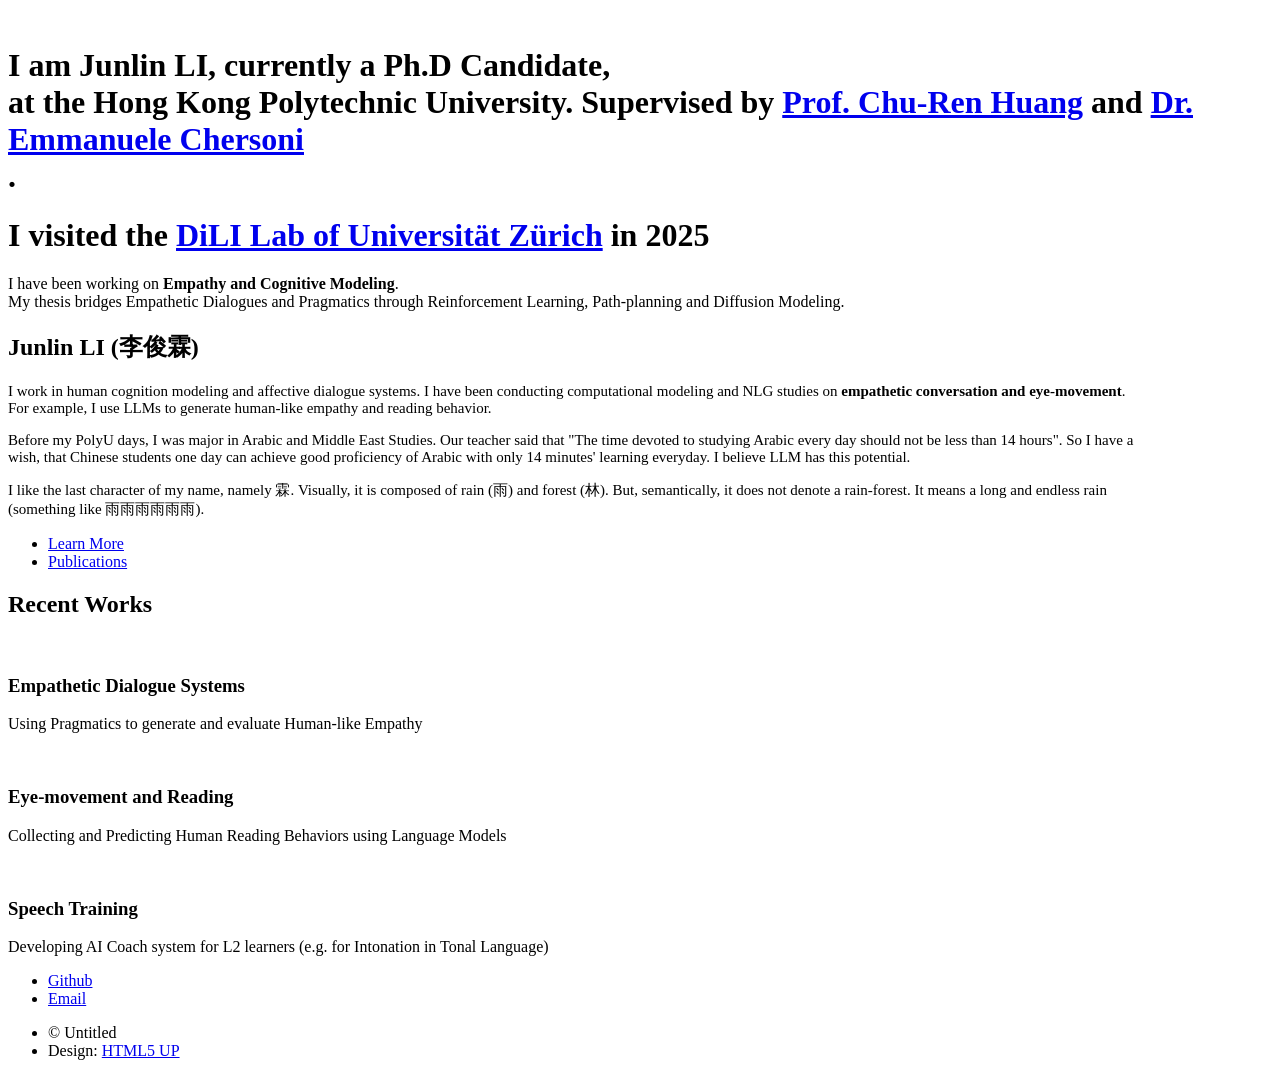
==== index.html @ d9474431 "Aug26" ====
<!DOCTYPE HTML>
<!--
	Strata by HTML5 UP
	html5up.net | @ajlkn
	Free for personal and commercial use under the CCA 3.0 license (html5up.net/license)
-->
<html>
	<head>
		<title>Strata by HTML5 UP</title>
		<meta charset="utf-8" />
		<meta name="viewport" content="width=device-width, initial-scale=1, user-scalable=no" />
		<link rel="stylesheet" href="assets/css/main.css" />
	<style>

        /* 模态框背景 */
        .modal {
            display: none;
            position: fixed;
            z-index: 1;
            left: 0;
            top: 0;
            width: 100%;
            height: 100%;
            background-color: rgba(0,0,0,0.5);
        }



        /* 模态框内容（简历样式） */
        .modal-content {
            background-color: white;
            margin: 5% auto;
            padding: 20px;
            border-radius: 10px;
            width: 800px;
            max-width: 90%;
            box-shadow: 0 5px 15px rgba(0,0,0,0.3);
            transform: scale(0.5);
            opacity: 0;
            transition: transform 0.3s ease-out, opacity 0.3s ease-out;
        }

        /* 显示动画 */
        .modal.show .modal-content {
            transform: scale(1);
            opacity: 1;
        }

	/* 内容区域，可滚动 */
	.resume-body {
		max-height: 600px;
		overflow-y: auto;
		width: 100%;
		padding-right: 10px;
	}
        /* 关闭按钮 */
        .close {
            float: right;
            font-size: 20px;
            cursor: pointer;
        }

		.modal h2 {
            margin-top: 0;
            text-align: center;
            border-bottom: 2px solid #007BFF;
            padding-bottom: 5px;
        }
        .modal h3 {
            margin-bottom: 5px;
            color: #007BFF;
        }
        .modal p {
            margin: 5px 0;
        }
        .modal hr {
            border: none;
            border-top: 1px solid #ddd;
            margin: 10px 0;
        }
		.aboutme {
			max-width: 90%;  /* 控制最大寬度 */
			width: 100%;       /* 讓它們在容器內自適應 */
			box-sizing: border-box; /* 包含 padding 計算寬度 */
			font-size: 15px;

		}
	</style>
	</head>
	<body class="is-preload">
		<!-- Header -->
			<header id="header">
				<div class="inner">
					<a href="#" class="image avatar"><img src="images/photo.jpg" alt="" /></a>
					<h1><strong>I am Junlin LI</strong>, currently a Ph.D Candidate,<br />
					at the Hong Kong Polytechnic University. Supervised by <a href="https://churenhuang.com/">Prof. Chu-Ren Huang</a> and <a href="https://research.polyu.edu.hk/en/persons/emmanuele-chersoni">Dr. Emmanuele Chersoni</a><br /></a>.</h1>

					<h1>I visited the <a href="https://www.cl.uzh.ch/en/research-groups/digital-linguistics/lab.html">DiLI Lab of Universität Zürich</a> in 2025</a></h1>
				</div>
				<div class="inner">
					I have been working on <strong>Empathy and Cognitive Modeling</strong>.<br />
					My thesis bridges Empathetic Dialogues and Pragmatics through Reinforcement Learning, Path-planning and Diffusion Modeling.
				</div>
			</header>

		<!-- Main -->
			<div id="main">

				<!-- One -->
					<section id="one">
						<header class="major">
							<h2>Junlin LI (李俊霖)</h2>
						</header>
						<p class="aboutme">I work in human cognition modeling and affective dialogue systems. I have been conducting computational modeling and NLG studies on <strong>empathetic conversation and eye-movement</strong>. For example, I use LLMs to generate human-like empathy and reading behavior.</p>
						<p class="aboutme">Before my PolyU days, I was major in Arabic and Middle East Studies. Our teacher said that "The time devoted to studying Arabic every day should not be less than 14 hours". So I have a wish, that Chinese students one day can achieve good proficiency of Arabic with only 14 minutes' learning everyday. I believe LLM has this potential.</p>
						<p class="aboutme">I like the last character of my name, namely 霖. Visually, it is composed of rain (雨) and forest (林). But, semantically, it does not denote a rain-forest. It means a long and endless rain (something like 雨雨雨雨雨雨).</p>
						
						<ul class="actions">
							<li><a href="#" class="button" id="readMeBtn">Learn More</a></li>

							<li><a href="#" class="button" id="pubBtn">Publications</a></li>

						</ul>
					</section>

				<!-- Two -->
					<section id="two">
						<h2>Recent Works</h2>
						<div class="row">
							<article class="col-6 col-12-xsmall work-item">
								<a href="works1.html" class="image fit thumb" data-poptrox="iframe,800x400"><img src="images/works/1.png" alt="" /></a>
								<h3>Empathetic Dialogue Systems</h3>
								<p>Using Pragmatics to generate and evaluate Human-like Empathy</p>
								
							</article>
							<article class="col-6 col-12-xsmall work-item">
								<a href="works2.html" class="image fit thumb" data-poptrox="iframe,800x400"><img src="images/works/2.png" alt="" /></a>
								<h3>Eye-movement and Reading</h3>
								<p>Collecting and Predicting Human Reading Behaviors using Language Models</p>
							</article>
							<article class="col-6 col-12-xsmall work-item">
								<a href="works3.html" class="image fit thumb" data-poptrox="iframe,800x400"><img src="images/works/3.png" alt="" /></a>
								<h3>Speech Training</h3>
								<p>Developing AI Coach system for L2 learners (e.g. for Intonation in Tonal Language)</p>
							</article>
							<!--...
							<article class="col-6 col-12-xsmall work-item">
								<a href="images/fulls/05.jpg" class="image fit thumb"><img src="images/thumbs/05.jpg" alt="" /></a>
								<h3>Nunc enim commodo aliquet</h3>
								<p>Lorem ipsum dolor sit amet nisl sed nullam feugiat.</p>
							</article>
							<article class="col-6 col-12-xsmall work-item">
								<a href="images/fulls/06.jpg" class="image fit thumb"><img src="images/thumbs/06.jpg" alt="" /></a>
								<h3>Risus ornare lacinia</h3>
								<p>Lorem ipsum dolor sit amet nisl sed nullam feugiat.</p>
							</article>
							-->
						</div>

					</section>

				<!-- Three
					<section id="three">
						<h2>Get In Touch</h2>
						<p>Feel free to contact me!</p>
						<div class="row">
							<div class="col-8 col-12-small">
								<form method="post" action="#">
									<div class="row gtr-uniform gtr-50">
										<div class="col-6 col-12-xsmall"><input type="text" name="name" id="name" placeholder="Name" /></div>
										<div class="col-6 col-12-xsmall"><input type="email" name="email" id="email" placeholder="Email" /></div>
										<div class="col-12"><textarea name="message" id="message" placeholder="Message" rows="4"></textarea></div>
									</div>
								</form>
								<ul class="actions">
									<li><input type="submit" value="Send Message" /></li>
								</ul>
							</div>
							<div class="col-4 col-12-small">
								<ul class="labeled-icons">
									<li>
										<h3 class="icon solid fa-home"><span class="label">Address</span></h3>
										1234 Somewhere Rd.<br />
										Nashville, TN 00000<br />
										United States
									</li>
									<li>
										<h3 class="icon solid fa-mobile-alt"><span class="label">Phone</span></h3>
										000-000-0000
									</li>
									<li>
										<h3 class="icon solid fa-envelope"><span class="label">Email</span></h3>
										<a href="#">hello@untitled.tld</a>
									</li>
								</ul>
							</div>
						</div>
					</section>
				-->

					<!-- 模态框 -->
					<div id="myModal" class="modal">
						<div class="modal-content">
							<span class="close">&times;</span>
				
							<div class="resume-body" id="resumeBody">
								<h2>Junlin LI (李俊霖, Justin)</h2>
								<h3>Education</h3>
								<p><strong>2022.9 - Today</strong> — Ph.D in Computational Linguistics, <strong>The Hong Kong Polytechnic University</strong></p>
								<p><strong>2025.5 - 2025.8</strong> — Visiting, <strong>University of Zurich</strong></p>
								<p><strong>2019.9 - 2022.7</strong> — M.A. in Arabic Language and Literature, <strong>Peking University</strong></p>
								<p><strong>2021.2 - 2021.7</strong> — Exchange, <strong>American University of Cairo</strong> (Unfortunately a zoom exchange)</p>
								<p><strong>2015.9 - 2019.7</strong> — B.A. in Arabic Language and Literature, <strong>Beijing Foreign Studies University</strong></p>
								<hr>
								<h3>Research Focus</h3>
								<p>Empathetic Dialogue System, Eye-movement-while-reading</p>
								<hr>
								<h3>Working Experience</h3>
								<p><strong>2021.8 - 2022.6</strong> — Linguistic Expert for TTS and ASR, <strong>ByteDance AILab</strong></p>
								<hr>
								<h3>Language and Skills</h3>
								<p>Native Language: Mandarin</p>
								<p>Fluent Languages: Cantonese, English, Standard Arabic</p>
								<p>Data Collection: Eye-tracking (Eye-link)</p>
								<p>Data Analysis: Praat, Matlab, R</p>
								<p>Coding: Python, HTML, JavaScript</p>
								<hr>
							</div>
				

						</div>
					</div>


					<!-- 模态框2 -->
					<div id="myModal2" class="modal">
						<div class="modal-content">
							<span class="close">&times;</span>
				
							<div class="resume-body" id="resumeBody">

<h2>2025</h2>
    <ul>
        <li>
            Junlin Li, Peng Bo, and Yu-Yin Hsu. 2025. <em>Cross-lingual Latent Diffusion for Cross-cultural Empathy Transfer</em>. (To appear) In EMNLP 2025
        </li>
        <li>
            Junlin Li, Peng Bo, and Yu-Yin Hsu. 2025. <em>Towards LLM-powered Attentive Listener: A Pragmatic Approach through Quantity Self-Repair</em>. In <strong>Proceedings of the 63rd Annual Meeting of the Association for Computational Linguistics (Volume 2: Short Papers)</strong>, pages 1–13, Vienna, Austria. Association for Computational Linguistics.
        </li>
    </ul>

    <h2>2024</h2>
    <ul>
        <li>
            Junlin Li, Bo Peng, Yu-Yin Hsu, and Chu-Ren Huang. 2024. <em>Be Helpful but Don’t Talk too Much - Enhancing Helpfulness in Conversations through Relevance in Multi-Turn Emotional Support</em>. In <strong>Proceedings of the 2024 Conference on Empirical Methods in Natural Language Processing</strong>, pages 1976–1988, Miami, Florida, USA. Association for Computational Linguistics.
        </li>
        <li>
            Junlin Li, Bo Peng, and Yu-Yin Hsu. 2024. <em>Emstremo: Adapting Emotional Support Response with Enhanced Emotion-Strategy Integrated Selection</em>. In <strong>Proceedings of the 2024 Joint International Conference on Computational Linguistics, Language Resources and Evaluation (LREC-COLING 2024)</strong>.
        </li>
        <li>
            Junlin Li, Wenxi Fei and Yu Yin Hsu. <em>Multidimensional Pronunciation Assessment: an Auto-Mandarin Speech Training System</em>. In <strong>Proceedings of The 9th International Conference on Teaching Chinese as a Second Language</strong>.
        </li>
        <li>
            Junlin Li, Yu-yin Hsu, Emmanuele Chersoni and Bo Peng. 2024, March. <em>Predicting Mandarin and Cantonese Adult Speakers’ Eye-Movement Patterns in Natural Reading</em>. In <strong>Proceedings of the 6th Workshop on Research in Computational Linguistic Typology and Multilingual NLP</strong> (pp. 44–45).
        </li>
    </ul>

    <h2>2023</h2>
    <ul>
        <li>
            Junlin Li, Bo Peng, Yu-yin Hsu and Emmanuele Chersoni. 2023. <em>Comparing and predicting eye-tracking data in Mandarin and Cantonese</em>. Association for Computational Linguistics.
        </li>

    </ul>
							</div>
				

						</div>
					</div>
				
				<!-- Four -->
				<!--
					<section id="four">
						<h2>Elements</h2>

						<section>
							<h4>Text</h4>
							<p>This is <b>bold</b> and this is <strong>strong</strong>. This is <i>italic</i> and this is <em>emphasized</em>.
							This is <sup>superscript</sup> text and this is <sub>subscript</sub> text.
							This is <u>underlined</u> and this is code: <code>for (;;) { ... }</code>. Finally, <a href="#">this is a link</a>.</p>
							<hr />
							<header>
								<h4>Heading with a Subtitle</h4>
								<p>Lorem ipsum dolor sit amet nullam id egestas urna aliquam</p>
							</header>
							<p>Nunc lacinia ante nunc ac lobortis. Interdum adipiscing gravida odio porttitor sem non mi integer non faucibus ornare mi ut ante amet placerat aliquet. Volutpat eu sed ante lacinia sapien lorem accumsan varius montes viverra nibh in adipiscing blandit tempus accumsan.</p>
							<header>
								<h5>Heading with a Subtitle</h5>
								<p>Lorem ipsum dolor sit amet nullam id egestas urna aliquam</p>
							</header>
							<p>Nunc lacinia ante nunc ac lobortis. Interdum adipiscing gravida odio porttitor sem non mi integer non faucibus ornare mi ut ante amet placerat aliquet. Volutpat eu sed ante lacinia sapien lorem accumsan varius montes viverra nibh in adipiscing blandit tempus accumsan.</p>
							<hr />
							<h2>Heading Level 2</h2>
							<h3>Heading Level 3</h3>
							<h4>Heading Level 4</h4>
							<h5>Heading Level 5</h5>
							<h6>Heading Level 6</h6>
							<hr />
							<h5>Blockquote</h5>
							<blockquote>Fringilla nisl. Donec accumsan interdum nisi, quis tincidunt felis sagittis eget tempus euismod. Vestibulum ante ipsum primis in faucibus vestibulum. Blandit adipiscing eu felis iaculis volutpat ac adipiscing accumsan faucibus. Vestibulum ante ipsum primis in faucibus lorem ipsum dolor sit amet nullam adipiscing eu felis.</blockquote>
							<h5>Preformatted</h5>
							<pre><code>i = 0;

while (!deck.isInOrder()) {
print 'Iteration ' + i;
deck.shuffle();
i++;
}

print 'It took ' + i + ' iterations to sort the deck.';</code></pre>
						</section>

						<section>
							<h4>Lists</h4>
							<div class="row">
								<div class="col-6 col-12-xsmall">
									<h5>Unordered</h5>
									<ul>
										<li>Dolor pulvinar etiam magna etiam.</li>
										<li>Sagittis adipiscing lorem eleifend.</li>
										<li>Felis enim feugiat dolore viverra.</li>
									</ul>
									<h5>Alternate</h5>
									<ul class="alt">
										<li>Dolor pulvinar etiam magna etiam.</li>
										<li>Sagittis adipiscing lorem eleifend.</li>
										<li>Felis enim feugiat dolore viverra.</li>
									</ul>
								</div>
								<div class="col-6 col-12-xsmall">
									<h5>Ordered</h5>
									<ol>
										<li>Dolor pulvinar etiam magna etiam.</li>
										<li>Etiam vel felis at lorem sed viverra.</li>
										<li>Felis enim feugiat dolore viverra.</li>
										<li>Dolor pulvinar etiam magna etiam.</li>
										<li>Etiam vel felis at lorem sed viverra.</li>
										<li>Felis enim feugiat dolore viverra.</li>
									</ol>
									<h5>Icons</h5>
									<ul class="icons">
										<li><a href="#" class="icon brands fa-twitter"><span class="label">Twitter</span></a></li>
										<li><a href="#" class="icon brands fa-facebook-f"><span class="label">Facebook</span></a></li>
										<li><a href="#" class="icon brands fa-instagram"><span class="label">Instagram</span></a></li>
										<li><a href="#" class="icon brands fa-github"><span class="label">Github</span></a></li>
										<li><a href="#" class="icon brands fa-dribbble"><span class="label">Dribbble</span></a></li>
										<li><a href="#" class="icon brands fa-tumblr"><span class="label">Tumblr</span></a></li>
									</ul>
								</div>
							</div>
							<h5>Actions</h5>
							<ul class="actions">
								<li><a href="#" class="button primary">Default</a></li>
								<li><a href="#" class="button">Default</a></li>
							</ul>
							<ul class="actions small">
								<li><a href="#" class="button primary small">Small</a></li>
								<li><a href="#" class="button small">Small</a></li>
							</ul>
							<div class="row">
								<div class="col-6 col-12-small">
									<ul class="actions stacked">
										<li><a href="#" class="button primary">Default</a></li>
										<li><a href="#" class="button">Default</a></li>
									</ul>
								</div>
								<div class="col-6 col-12-small">
									<ul class="actions stacked">
										<li><a href="#" class="button primary small">Small</a></li>
										<li><a href="#" class="button small">Small</a></li>
									</ul>
								</div>
								<div class="col-6 col-12-small">
									<ul class="actions stacked">
										<li><a href="#" class="button primary fit">Default</a></li>
										<li><a href="#" class="button fit">Default</a></li>
									</ul>
								</div>
								<div class="col-6 col-12-small">
									<ul class="actions stacked">
										<li><a href="#" class="button primary small fit">Small</a></li>
										<li><a href="#" class="button small fit">Small</a></li>
									</ul>
								</div>
							</div>
						</section>

						<section>
							<h4>Table</h4>
							<h5>Default</h5>
							<div class="table-wrapper">
								<table>
									<thead>
										<tr>
											<th>Name</th>
											<th>Description</th>
											<th>Price</th>
										</tr>
									</thead>
									<tbody>
										<tr>
											<td>Item One</td>
											<td>Ante turpis integer aliquet porttitor.</td>
											<td>29.99</td>
										</tr>
										<tr>
											<td>Item Two</td>
											<td>Vis ac commodo adipiscing arcu aliquet.</td>
											<td>19.99</td>
										</tr>
										<tr>
											<td>Item Three</td>
											<td> Morbi faucibus arcu accumsan lorem.</td>
											<td>29.99</td>
										</tr>
										<tr>
											<td>Item Four</td>
											<td>Vitae integer tempus condimentum.</td>
											<td>19.99</td>
										</tr>
										<tr>
											<td>Item Five</td>
											<td>Ante turpis integer aliquet porttitor.</td>
											<td>29.99</td>
										</tr>
									</tbody>
									<tfoot>
										<tr>
											<td colspan="2"></td>
											<td>100.00</td>
										</tr>
									</tfoot>
								</table>
							</div>

							<h5>Alternate</h5>
							<div class="table-wrapper">
								<table class="alt">
									<thead>
										<tr>
											<th>Name</th>
											<th>Description</th>
											<th>Price</th>
										</tr>
									</thead>
									<tbody>
										<tr>
											<td>Item One</td>
											<td>Ante turpis integer aliquet porttitor.</td>
											<td>29.99</td>
										</tr>
										<tr>
											<td>Item Two</td>
											<td>Vis ac commodo adipiscing arcu aliquet.</td>
											<td>19.99</td>
										</tr>
										<tr>
											<td>Item Three</td>
											<td> Morbi faucibus arcu accumsan lorem.</td>
											<td>29.99</td>
										</tr>
										<tr>
											<td>Item Four</td>
											<td>Vitae integer tempus condimentum.</td>
											<td>19.99</td>
										</tr>
										<tr>
											<td>Item Five</td>
											<td>Ante turpis integer aliquet porttitor.</td>
											<td>29.99</td>
										</tr>
									</tbody>
									<tfoot>
										<tr>
											<td colspan="2"></td>
											<td>100.00</td>
										</tr>
									</tfoot>
								</table>
							</div>
						</section>

						<section>
							<h4>Buttons</h4>
							<ul class="actions">
								<li><a href="#" class="button primary">Primary</a></li>
								<li><a href="#" class="button">Default</a></li>
							</ul>
							<ul class="actions">
								<li><a href="#" class="button large">Large</a></li>
								<li><a href="#" class="button">Default</a></li>
								<li><a href="#" class="button small">Small</a></li>
							</ul>
							<ul class="actions fit">
								<li><a href="#" class="button primary fit">Fit</a></li>
								<li><a href="#" class="button fit">Fit</a></li>
							</ul>
							<ul class="actions fit small">
								<li><a href="#" class="button primary fit small">Fit + Small</a></li>
								<li><a href="#" class="button fit small">Fit + Small</a></li>
							</ul>
							<ul class="actions">
								<li><a href="#" class="button primary icon solid fa-download">Icon</a></li>
								<li><a href="#" class="button icon solid fa-download">Icon</a></li>
							</ul>
							<ul class="actions">
								<li><span class="button primary disabled">Primary</span></li>
								<li><span class="button disabled">Default</span></li>
							</ul>
						</section>

						<section>
							<h4>Form</h4>
							<form method="post" action="#">
								<div class="row gtr-uniform gtr-50">
									<div class="col-6 col-12-xsmall">
										<input type="text" name="demo-name" id="demo-name" value="" placeholder="Name" />
									</div>
									<div class="col-6 col-12-xsmall">
										<input type="email" name="demo-email" id="demo-email" value="" placeholder="Email" />
									</div>
									<div class="col-12">
										<select name="demo-category" id="demo-category">
											<option value="">- Category -</option>
											<option value="1">Manufacturing</option>
											<option value="1">Shipping</option>
											<option value="1">Administration</option>
											<option value="1">Human Resources</option>
										</select>
									</div>
									<div class="col-4 col-12-small">
										<input type="radio" id="demo-priority-low" name="demo-priority" checked>
										<label for="demo-priority-low">Low Priority</label>
									</div>
									<div class="col-4 col-12-small">
										<input type="radio" id="demo-priority-normal" name="demo-priority">
										<label for="demo-priority-normal">Normal Priority</label>
									</div>
									<div class="col-4 col-12-small">
										<input type="radio" id="demo-priority-high" name="demo-priority">
										<label for="demo-priority-high">High Priority</label>
									</div>
									<div class="col-6 col-12-small">
										<input type="checkbox" id="demo-copy" name="demo-copy">
										<label for="demo-copy">Email me a copy of this message</label>
									</div>
									<div class="col-6 col-12-small">
										<input type="checkbox" id="demo-human" name="demo-human" checked>
										<label for="demo-human">I am a human and not a robot</label>
									</div>
									<div class="col-12">
										<textarea name="demo-message" id="demo-message" placeholder="Enter your message" rows="6"></textarea>
									</div>
									<div class="col-12">
										<ul class="actions">
											<li><input type="submit" value="Send Message" class="primary" /></li>
											<li><input type="reset" value="Reset" /></li>
										</ul>
									</div>
								</div>
							</form>
						</section>

						<section>
							<h4>Image</h4>
							<h5>Fit</h5>
							<div class="box alt">
								<div class="row gtr-50 gtr-uniform">
									<div class="col-12"><span class="image fit"><img src="images/fulls/05.jpg" alt="" /></span></div>
									<div class="col-4"><span class="image fit"><img src="images/thumbs/01.jpg" alt="" /></span></div>
									<div class="col-4"><span class="image fit"><img src="images/thumbs/02.jpg" alt="" /></span></div>
									<div class="col-4"><span class="image fit"><img src="images/thumbs/03.jpg" alt="" /></span></div>
									<div class="col-4"><span class="image fit"><img src="images/thumbs/04.jpg" alt="" /></span></div>
									<div class="col-4"><span class="image fit"><img src="images/thumbs/05.jpg" alt="" /></span></div>
									<div class="col-4"><span class="image fit"><img src="images/thumbs/06.jpg" alt="" /></span></div>
									<div class="col-4"><span class="image fit"><img src="images/thumbs/03.jpg" alt="" /></span></div>
									<div class="col-4"><span class="image fit"><img src="images/thumbs/02.jpg" alt="" /></span></div>
									<div class="col-4"><span class="image fit"><img src="images/thumbs/01.jpg" alt="" /></span></div>
								</div>
							</div>
							<h5>Left &amp; Right</h5>
							<p><span class="image left"><img src="images/avatar.jpg" alt="" /></span>Fringilla nisl. Donec accumsan interdum nisi, quis tincidunt felis sagittis eget. tempus euismod. Vestibulum ante ipsum primis in faucibus vestibulum. Blandit adipiscing eu felis iaculis volutpat ac adipiscing accumsan eu faucibus. Integer ac pellentesque praesent tincidunt felis sagittis eget. tempus euismod. Vestibulum ante ipsum primis in faucibus vestibulum. Blandit adipiscing eu felis iaculis volutpat ac adipiscing accumsan eu faucibus. Integer ac pellentesque praesent. Donec accumsan interdum nisi, quis tincidunt felis sagittis eget. tempus euismod. Vestibulum ante ipsum primis in faucibus vestibulum. Blandit adipiscing eu felis iaculis volutpat ac adipiscing accumsan eu faucibus. Integer ac pellentesque praesent tincidunt felis sagittis eget. tempus euismod. Vestibulum ante ipsum primis in faucibus vestibulum. Blandit adipiscing eu felis iaculis volutpat ac adipiscing accumsan eu faucibus. Integer ac pellentesque praesent.</p>
							<p><span class="image right"><img src="images/avatar.jpg" alt="" /></span>Fringilla nisl. Donec accumsan interdum nisi, quis tincidunt felis sagittis eget. tempus euismod. Vestibulum ante ipsum primis in faucibus vestibulum. Blandit adipiscing eu felis iaculis volutpat ac adipiscing accumsan eu faucibus. Integer ac pellentesque praesent tincidunt felis sagittis eget. tempus euismod. Vestibulum ante ipsum primis in faucibus vestibulum. Blandit adipiscing eu felis iaculis volutpat ac adipiscing accumsan eu faucibus. Integer ac pellentesque praesent. Donec accumsan interdum nisi, quis tincidunt felis sagittis eget. tempus euismod. Vestibulum ante ipsum primis in faucibus vestibulum. Blandit adipiscing eu felis iaculis volutpat ac adipiscing accumsan eu faucibus. Integer ac pellentesque praesent tincidunt felis sagittis eget. tempus euismod. Vestibulum ante ipsum primis in faucibus vestibulum. Blandit adipiscing eu felis iaculis volutpat ac adipiscing accumsan eu faucibus. Integer ac pellentesque praesent.</p>
						</section>

					</section>
				-->

			</div>

		<!-- Footer -->
			<footer id="footer">
				<div class="inner">
					<ul class="icons">

						<li><a href="https://github.com/CN-Eyetk/" class="icon brands fa-github"><span class="label">Github</span></a></li>
						
						<li><a href="junlin.li@connect.polyu.hk" class="icon solid fa-envelope"><span class="label">Email</span></a></li>
					</ul>
					<ul class="copyright">
						<li>&copy; Untitled</li><li>Design: <a href="http://html5up.net">HTML5 UP</a></li>
					</ul>
				</div>
			</footer>

		<!-- Scripts -->
			<script src="assets/js/jquery.min.js"></script>
			<script src="assets/js/jquery.poptrox.min.js"></script>
			<script src="assets/js/browser.min.js"></script>
			<script src="assets/js/breakpoints.min.js"></script>
			<script src="assets/js/util.js"></script>
			<script src="assets/js/main.js"></script>
			<script>
				const modal = document.getElementById("myModal");
				const btn = document.getElementById("readMeBtn");
				const closeBtn = document.getElementById("myModal").querySelector(".close");

				const modal2 = document.getElementById("myModal2");
				const btn2 = document.getElementById("pubBtn");
				const closeBtn2 = document.getElementById("myModal2").querySelector(".close");
		
				btn.onclick = function() {
					modal.style.display = "block";
					requestAnimationFrame(() => {
						modal.classList.add("show");
					});
				}

				btn2.onclick = function() {
					modal2.style.display = "block";
					requestAnimationFrame(() => {
						modal2.classList.add("show");
					});
				}
				
		
				closeBtn.onclick = function() {
					modal.classList.remove("show");
					setTimeout(() => {
						modal.style.display = "none";
					}, 300);
				}
		
				closeBtn2.onclick = function() {
					modal2.classList.remove("show");
					setTimeout(() => {
						modal2.style.display = "none";
					}, 300);
				}
		
				window.onclick = function(event) {
					if (event.target === modal) {
						modal.classList.remove("show");
						setTimeout(() => {
							modal.style.display = "none";
						}, 300);
					}
				}

				window.onclick = function(event) {
					if (event.target === modal2) {
						modal2.classList.remove("show");
						setTimeout(() => {
							modal2.style.display = "none";
						}, 300);
					}
				}

			</script>
		
	</body>

</html>
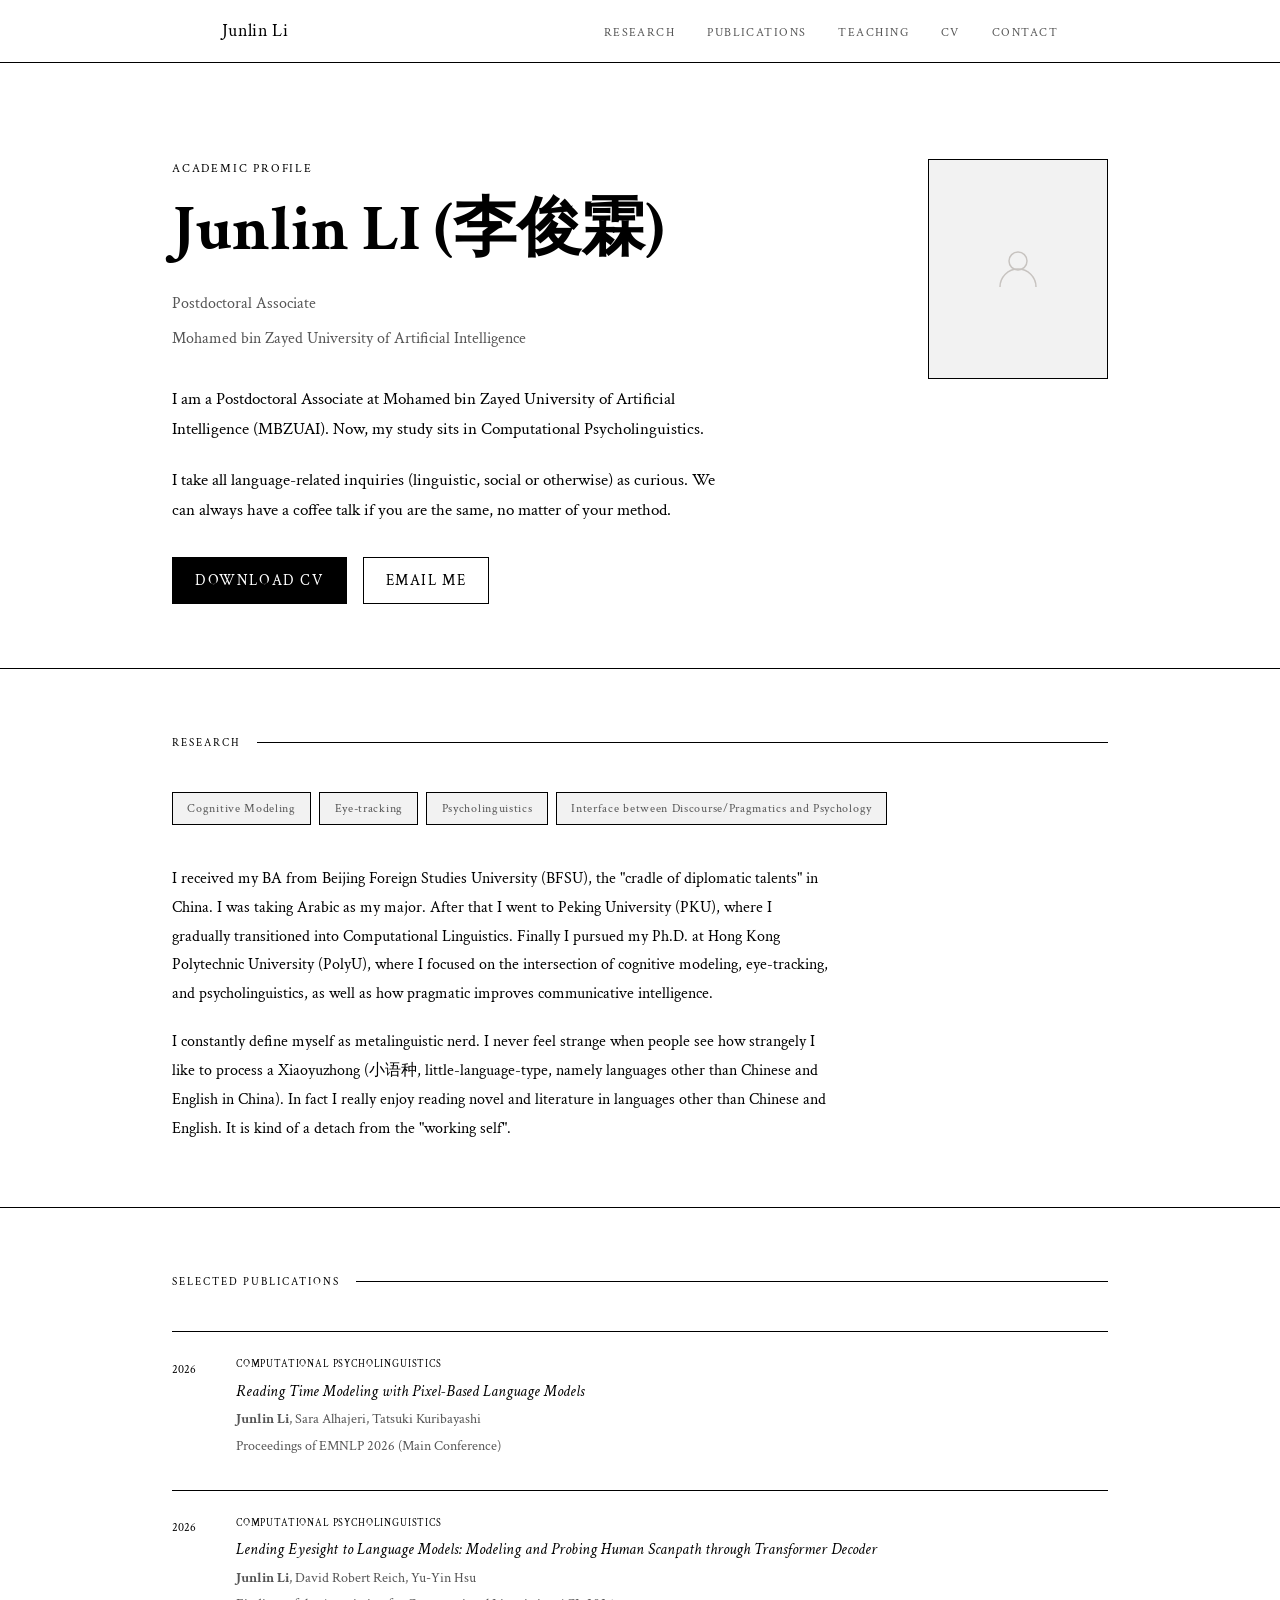
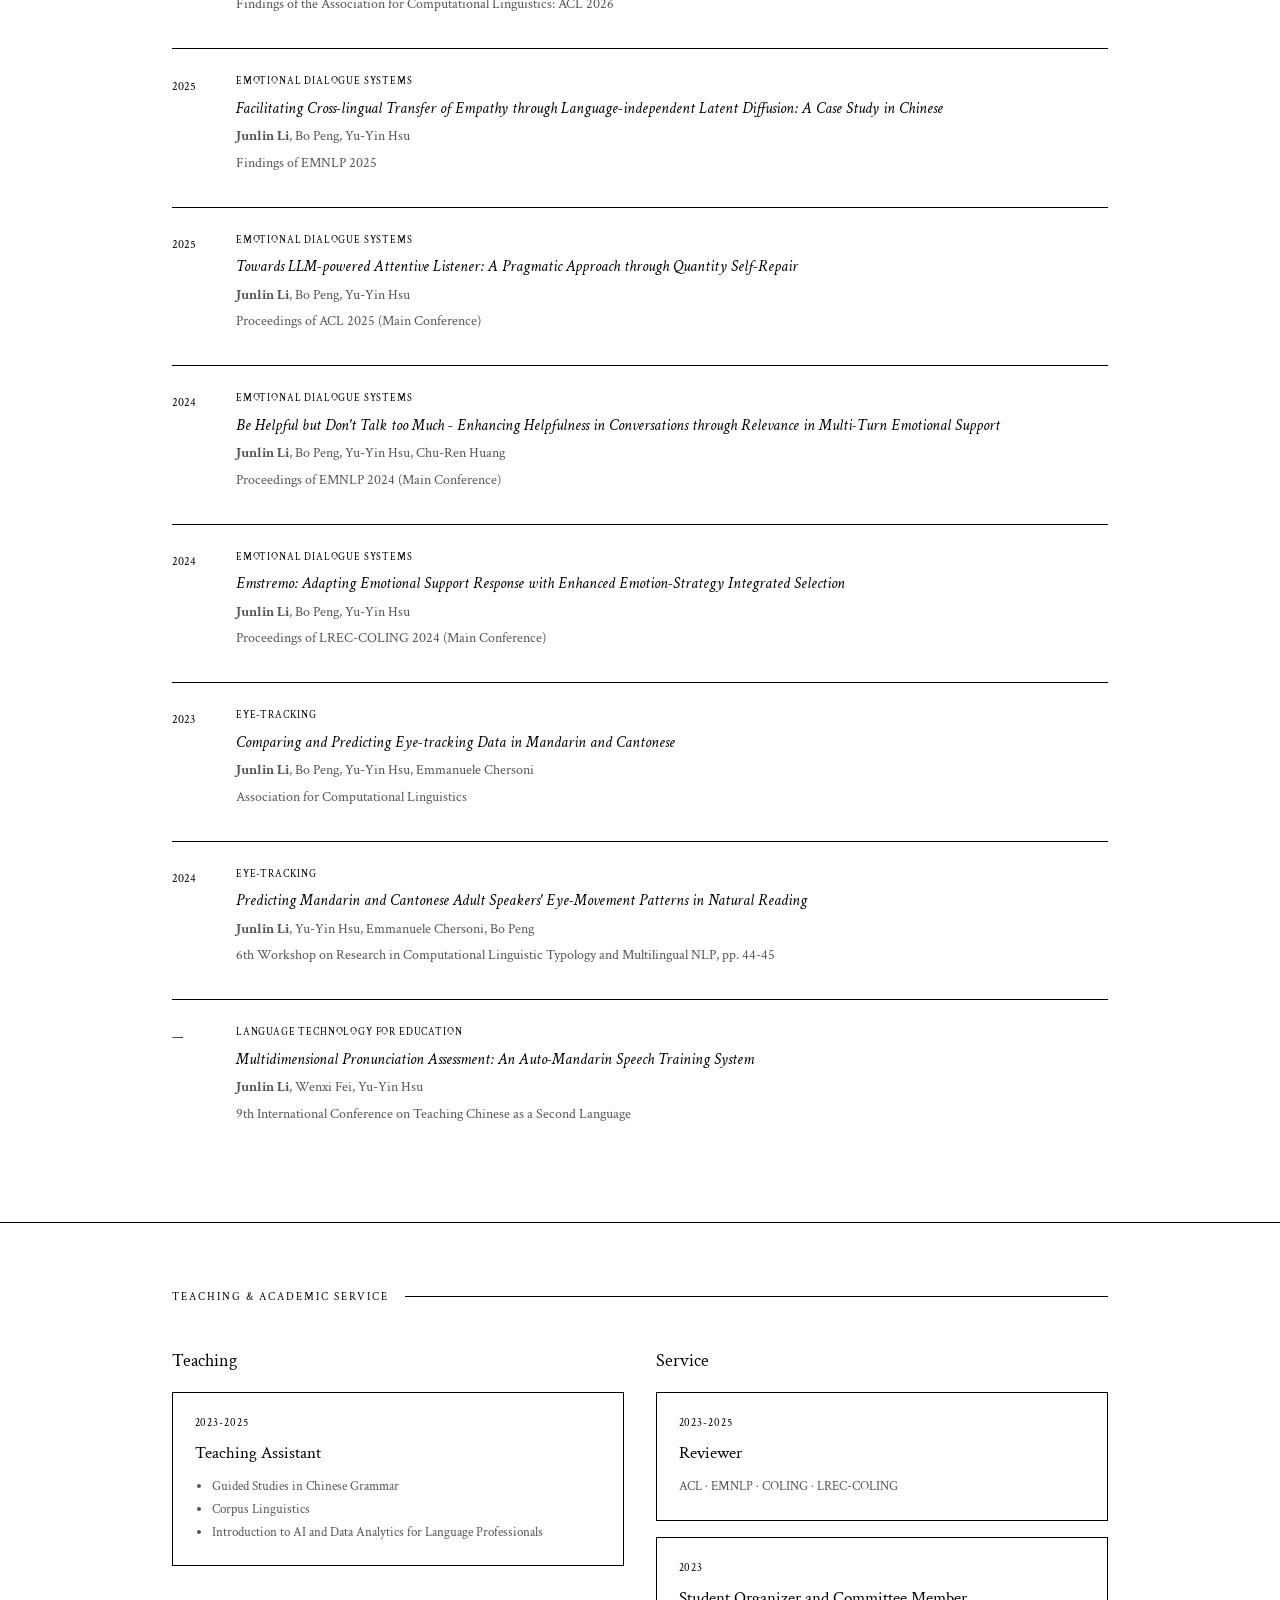
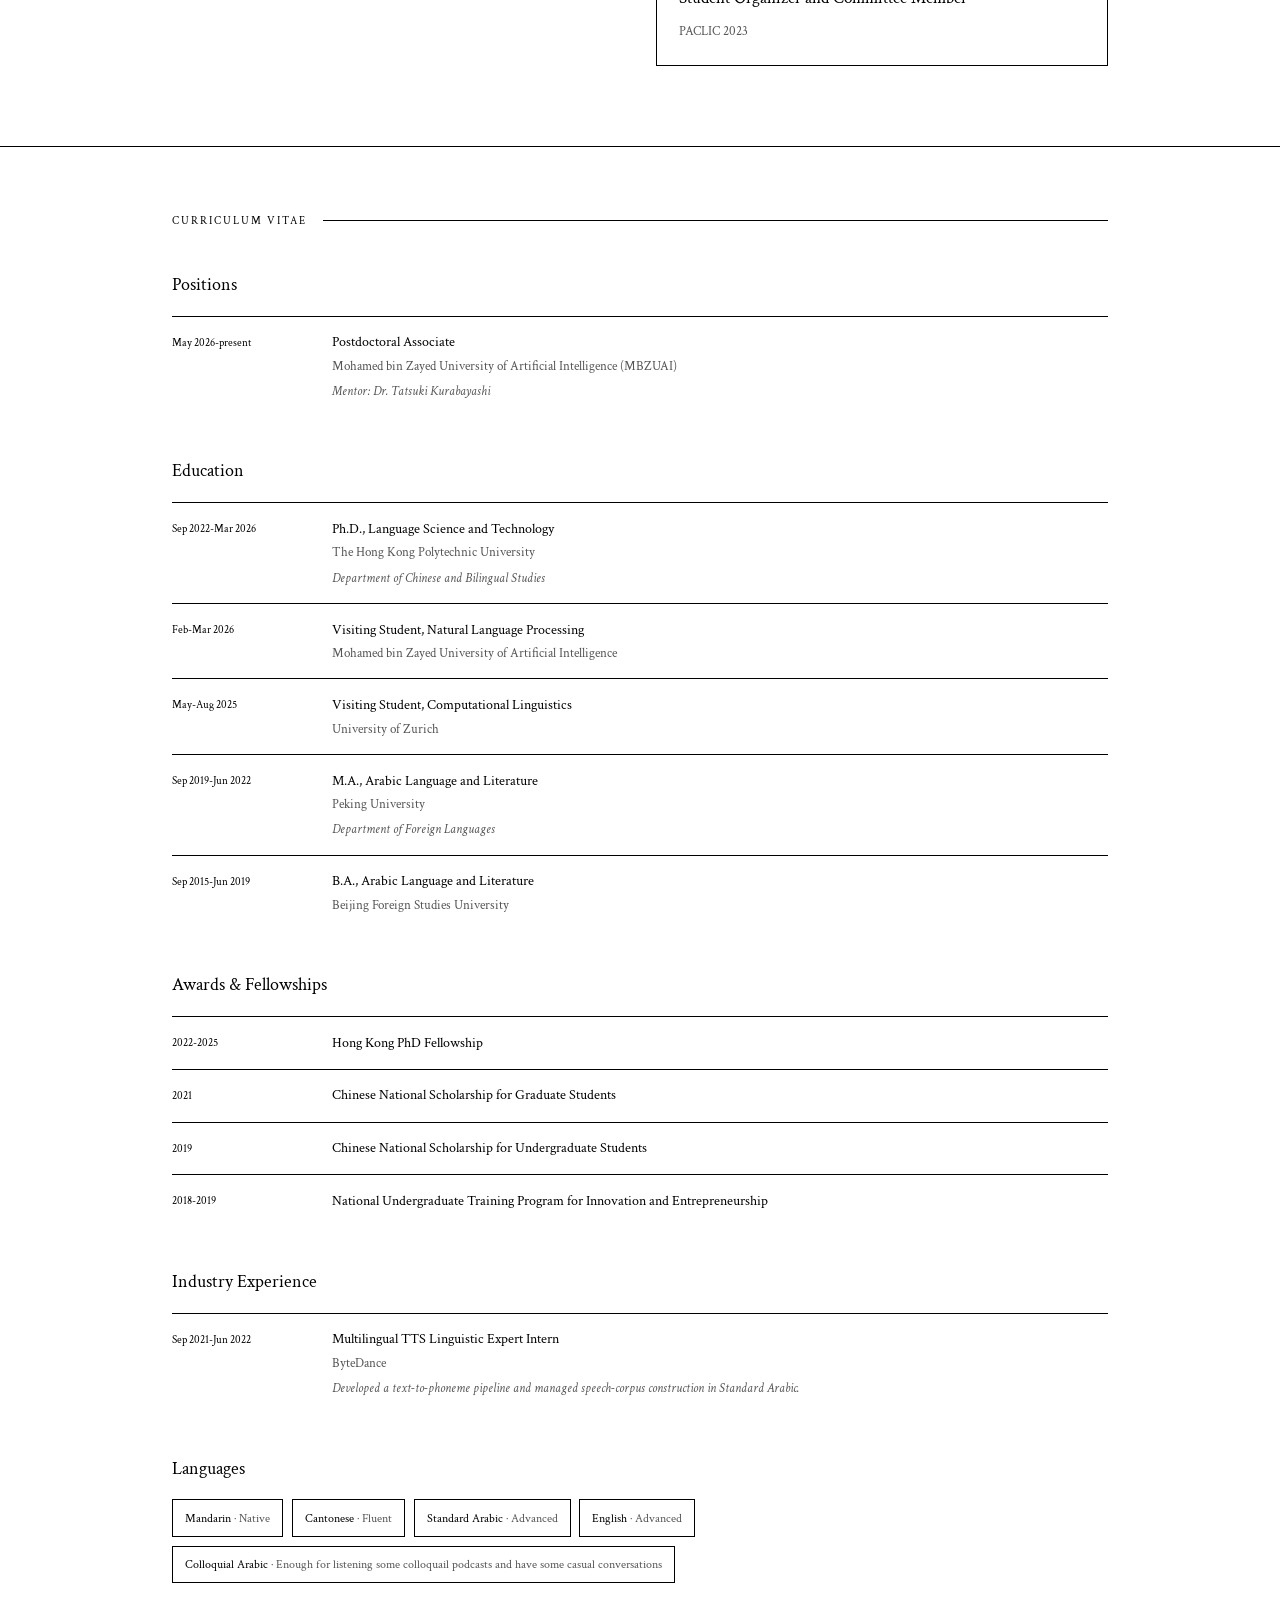
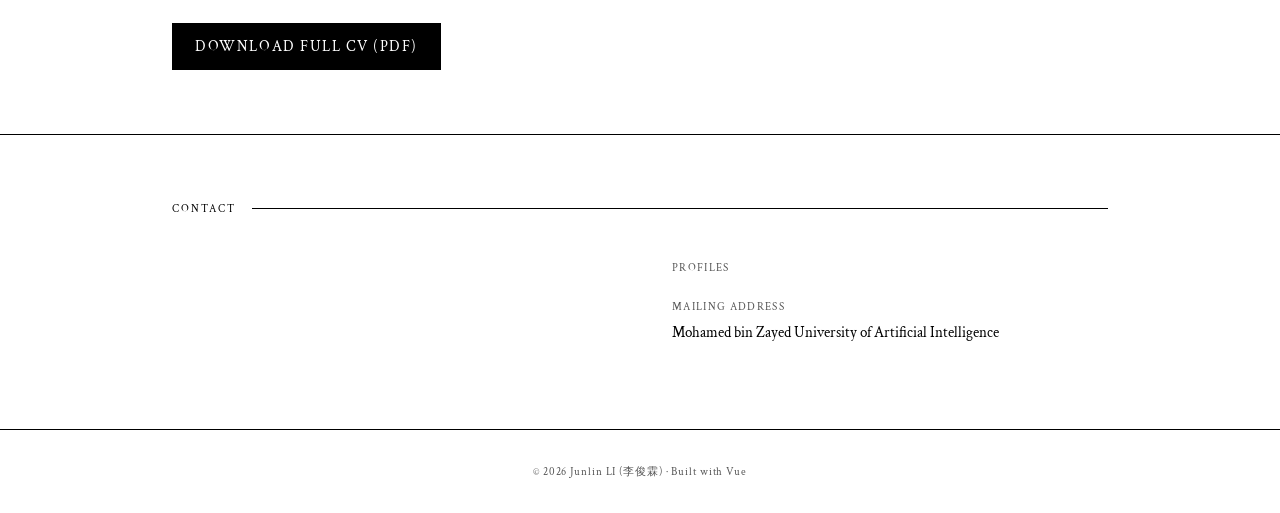
==== commit 5f9ca5f5: "Deploy new academic site" ====
--- a/index.html
+++ b/index.html
@@ -1,683 +1 @@
-<!DOCTYPE HTML>
-<!--
-	Strata by HTML5 UP
-	html5up.net | @ajlkn
-	Free for personal and commercial use under the CCA 3.0 license (html5up.net/license)
--->
-<html>
-	<head>
-		<title>Strata by HTML5 UP</title>
-		<meta charset="utf-8" />
-		<meta name="viewport" content="width=device-width, initial-scale=1, user-scalable=no" />
-		<link rel="stylesheet" href="assets/css/main.css" />
-	<style>
-
-        /* 模态框背景 */
-        .modal {
-            display: none;
-            position: fixed;
-            z-index: 1;
-            left: 0;
-            top: 0;
-            width: 100%;
-            height: 100%;
-            background-color: rgba(0,0,0,0.5);
-        }
-
-
-
-        /* 模态框内容（简历样式） */
-        .modal-content {
-            background-color: white;
-            margin: 5% auto;
-            padding: 20px;
-            border-radius: 10px;
-            width: 800px;
-            max-width: 90%;
-            box-shadow: 0 5px 15px rgba(0,0,0,0.3);
-            transform: scale(0.5);
-            opacity: 0;
-            transition: transform 0.3s ease-out, opacity 0.3s ease-out;
-        }
-
-        /* 显示动画 */
-        .modal.show .modal-content {
-            transform: scale(1);
-            opacity: 1;
-        }
-
-	/* 内容区域，可滚动 */
-	.resume-body {
-		max-height: 600px;
-		overflow-y: auto;
-		width: 100%;
-		padding-right: 10px;
-	}
-        /* 关闭按钮 */
-        .close {
-            float: right;
-            font-size: 20px;
-            cursor: pointer;
-        }
-
-		.modal h2 {
-            margin-top: 0;
-            text-align: center;
-            border-bottom: 2px solid #007BFF;
-            padding-bottom: 5px;
-        }
-        .modal h3 {
-            margin-bottom: 5px;
-            color: #007BFF;
-        }
-        .modal p {
-            margin: 5px 0;
-        }
-        .modal hr {
-            border: none;
-            border-top: 1px solid #ddd;
-            margin: 10px 0;
-        }
-		.aboutme {
-			max-width: 90%;  /* 控制最大寬度 */
-			width: 100%;       /* 讓它們在容器內自適應 */
-			box-sizing: border-box; /* 包含 padding 計算寬度 */
-			font-size: 15px;
-
-		}
-	</style>
-	</head>
-	<body class="is-preload">
-		<!-- Header -->
-			<header id="header">
-				<div class="inner">
-					<a href="#" class="image avatar"><img src="images/photo.jpg" alt="" /></a>
-					<h1><strong>I am Junlin LI</strong>, currently a Ph.D Candidate,<br />
-					at the Hong Kong Polytechnic University. Supervised by <a href="https://churenhuang.com/">Prof. Chu-Ren Huang</a> and <a href="https://research.polyu.edu.hk/en/persons/emmanuele-chersoni">Dr. Emmanuele Chersoni</a><br /></a>.</h1>
-
-					<h1>I visited the <a href="https://www.cl.uzh.ch/en/research-groups/digital-linguistics/lab.html">DiLI Lab of Universität Zürich</a> in 2025</a></h1>
-				</div>
-				<div class="inner">
-					I have been working on <strong>Empathy and Cognitive Modeling</strong>.<br />
-					My thesis bridges Empathetic Dialogues and Pragmatics through Reinforcement Learning, Path-planning and Diffusion Modeling.
-				</div>
-			</header>
-
-		<!-- Main -->
-			<div id="main">
-
-				<!-- One -->
-					<section id="one">
-						<header class="major">
-							<h2>Junlin LI (李俊霖)</h2>
-						</header>
-						<p class="aboutme">I work in human cognition modeling and affective dialogue systems. I have been conducting computational modeling and NLG studies on <strong>empathetic conversation and eye-movement</strong>. For example, I use LLMs to generate human-like empathy and reading behavior.</p>
-						<p class="aboutme">Before my PolyU days, I was major in Arabic and Middle East Studies. Our teacher said that "The time devoted to studying Arabic every day should not be less than 14 hours". So I have a wish, that Chinese students one day can achieve good proficiency of Arabic with only 14 minutes' learning everyday. I believe LLM has this potential.</p>
-						<p class="aboutme">I like the last character of my name, namely 霖. Visually, it is composed of rain (雨) and forest (林). But, semantically, it does not denote a rain-forest. It means a long and endless rain (something like 雨雨雨雨雨雨).</p>
-						
-						<ul class="actions">
-							<li><a href="#" class="button" id="readMeBtn">Learn More</a></li>
-
-							<li><a href="#" class="button" id="pubBtn">Publications</a></li>
-
-						</ul>
-					</section>
-
-				<!-- Two -->
-					<section id="two">
-						<h2>Recent Works</h2>
-						<div class="row">
-							<article class="col-6 col-12-xsmall work-item">
-								<a href="works1.html" class="image fit thumb" data-poptrox="iframe,800x400"><img src="images/works/1.png" alt="" /></a>
-								<h3>Empathetic Dialogue Systems</h3>
-								<p>Using Pragmatics to generate and evaluate Human-like Empathy</p>
-								
-							</article>
-							<article class="col-6 col-12-xsmall work-item">
-								<a href="works2.html" class="image fit thumb" data-poptrox="iframe,800x400"><img src="images/works/2.png" alt="" /></a>
-								<h3>Eye-movement and Reading</h3>
-								<p>Collecting and Predicting Human Reading Behaviors using Language Models</p>
-							</article>
-							<article class="col-6 col-12-xsmall work-item">
-								<a href="works3.html" class="image fit thumb" data-poptrox="iframe,800x400"><img src="images/works/3.png" alt="" /></a>
-								<h3>Speech Training</h3>
-								<p>Developing AI Coach system for L2 learners (e.g. for Intonation in Tonal Language)</p>
-							</article>
-							<!--...
-							<article class="col-6 col-12-xsmall work-item">
-								<a href="images/fulls/05.jpg" class="image fit thumb"><img src="images/thumbs/05.jpg" alt="" /></a>
-								<h3>Nunc enim commodo aliquet</h3>
-								<p>Lorem ipsum dolor sit amet nisl sed nullam feugiat.</p>
-							</article>
-							<article class="col-6 col-12-xsmall work-item">
-								<a href="images/fulls/06.jpg" class="image fit thumb"><img src="images/thumbs/06.jpg" alt="" /></a>
-								<h3>Risus ornare lacinia</h3>
-								<p>Lorem ipsum dolor sit amet nisl sed nullam feugiat.</p>
-							</article>
-							-->
-						</div>
-
-					</section>
-
-				<!-- Three
-					<section id="three">
-						<h2>Get In Touch</h2>
-						<p>Feel free to contact me!</p>
-						<div class="row">
-							<div class="col-8 col-12-small">
-								<form method="post" action="#">
-									<div class="row gtr-uniform gtr-50">
-										<div class="col-6 col-12-xsmall"><input type="text" name="name" id="name" placeholder="Name" /></div>
-										<div class="col-6 col-12-xsmall"><input type="email" name="email" id="email" placeholder="Email" /></div>
-										<div class="col-12"><textarea name="message" id="message" placeholder="Message" rows="4"></textarea></div>
-									</div>
-								</form>
-								<ul class="actions">
-									<li><input type="submit" value="Send Message" /></li>
-								</ul>
-							</div>
-							<div class="col-4 col-12-small">
-								<ul class="labeled-icons">
-									<li>
-										<h3 class="icon solid fa-home"><span class="label">Address</span></h3>
-										1234 Somewhere Rd.<br />
-										Nashville, TN 00000<br />
-										United States
-									</li>
-									<li>
-										<h3 class="icon solid fa-mobile-alt"><span class="label">Phone</span></h3>
-										000-000-0000
-									</li>
-									<li>
-										<h3 class="icon solid fa-envelope"><span class="label">Email</span></h3>
-										<a href="#">hello@untitled.tld</a>
-									</li>
-								</ul>
-							</div>
-						</div>
-					</section>
-				-->
-
-					<!-- 模态框 -->
-					<div id="myModal" class="modal">
-						<div class="modal-content">
-							<span class="close">&times;</span>
-				
-							<div class="resume-body" id="resumeBody">
-								<h2>Junlin LI (李俊霖, Justin)</h2>
-								<h3>Education</h3>
-								<p><strong>2022.9 - Today</strong> — Ph.D in Computational Linguistics, <strong>The Hong Kong Polytechnic University</strong></p>
-								<p><strong>2025.5 - 2025.8</strong> — Visiting, <strong>University of Zurich</strong></p>
-								<p><strong>2019.9 - 2022.7</strong> — M.A. in Arabic Language and Literature, <strong>Peking University</strong></p>
-								<p><strong>2021.2 - 2021.7</strong> — Exchange, <strong>American University of Cairo</strong> (Unfortunately a zoom exchange)</p>
-								<p><strong>2015.9 - 2019.7</strong> — B.A. in Arabic Language and Literature, <strong>Beijing Foreign Studies University</strong></p>
-								<hr>
-								<h3>Research Focus</h3>
-								<p>Empathetic Dialogue System, Eye-movement-while-reading</p>
-								<hr>
-								<h3>Working Experience</h3>
-								<p><strong>2021.8 - 2022.6</strong> — Linguistic Expert for TTS and ASR, <strong>ByteDance AILab</strong></p>
-								<hr>
-								<h3>Language and Skills</h3>
-								<p>Native Language: Mandarin</p>
-								<p>Fluent Languages: Cantonese, English, Standard Arabic</p>
-								<p>Data Collection: Eye-tracking (Eye-link)</p>
-								<p>Data Analysis: Praat, Matlab, R</p>
-								<p>Coding: Python, HTML, JavaScript</p>
-								<hr>
-							</div>
-				
-
-						</div>
-					</div>
-
-
-					<!-- 模态框2 -->
-					<div id="myModal2" class="modal">
-						<div class="modal-content">
-							<span class="close">&times;</span>
-				
-							<div class="resume-body" id="resumeBody">
-
-<h2>2025</h2>
-    <ul>
-        <li>
-            Junlin Li, Peng Bo, and Yu-Yin Hsu. 2025. <em>Cross-lingual Latent Diffusion for Cross-cultural Empathy Transfer</em>. (To appear) In EMNLP 2025
-        </li>
-        <li>
-            Junlin Li, Peng Bo, and Yu-Yin Hsu. 2025. <em>Towards LLM-powered Attentive Listener: A Pragmatic Approach through Quantity Self-Repair</em>. In <strong>Proceedings of the 63rd Annual Meeting of the Association for Computational Linguistics (Volume 2: Short Papers)</strong>, pages 1–13, Vienna, Austria. Association for Computational Linguistics.
-        </li>
-    </ul>
-
-    <h2>2024</h2>
-    <ul>
-        <li>
-            Junlin Li, Bo Peng, Yu-Yin Hsu, and Chu-Ren Huang. 2024. <em>Be Helpful but Don’t Talk too Much - Enhancing Helpfulness in Conversations through Relevance in Multi-Turn Emotional Support</em>. In <strong>Proceedings of the 2024 Conference on Empirical Methods in Natural Language Processing</strong>, pages 1976–1988, Miami, Florida, USA. Association for Computational Linguistics.
-        </li>
-        <li>
-            Junlin Li, Bo Peng, and Yu-Yin Hsu. 2024. <em>Emstremo: Adapting Emotional Support Response with Enhanced Emotion-Strategy Integrated Selection</em>. In <strong>Proceedings of the 2024 Joint International Conference on Computational Linguistics, Language Resources and Evaluation (LREC-COLING 2024)</strong>.
-        </li>
-        <li>
-            Junlin Li, Wenxi Fei and Yu Yin Hsu. <em>Multidimensional Pronunciation Assessment: an Auto-Mandarin Speech Training System</em>. In <strong>Proceedings of The 9th International Conference on Teaching Chinese as a Second Language</strong>.
-        </li>
-        <li>
-            Junlin Li, Yu-yin Hsu, Emmanuele Chersoni and Bo Peng. 2024, March. <em>Predicting Mandarin and Cantonese Adult Speakers’ Eye-Movement Patterns in Natural Reading</em>. In <strong>Proceedings of the 6th Workshop on Research in Computational Linguistic Typology and Multilingual NLP</strong> (pp. 44–45).
-        </li>
-    </ul>
-
-    <h2>2023</h2>
-    <ul>
-        <li>
-            Junlin Li, Bo Peng, Yu-yin Hsu and Emmanuele Chersoni. 2023. <em>Comparing and predicting eye-tracking data in Mandarin and Cantonese</em>. Association for Computational Linguistics.
-        </li>
-
-    </ul>
-							</div>
-				
-
-						</div>
-					</div>
-				
-				<!-- Four -->
-				<!--
-					<section id="four">
-						<h2>Elements</h2>
-
-						<section>
-							<h4>Text</h4>
-							<p>This is <b>bold</b> and this is <strong>strong</strong>. This is <i>italic</i> and this is <em>emphasized</em>.
-							This is <sup>superscript</sup> text and this is <sub>subscript</sub> text.
-							This is <u>underlined</u> and this is code: <code>for (;;) { ... }</code>. Finally, <a href="#">this is a link</a>.</p>
-							<hr />
-							<header>
-								<h4>Heading with a Subtitle</h4>
-								<p>Lorem ipsum dolor sit amet nullam id egestas urna aliquam</p>
-							</header>
-							<p>Nunc lacinia ante nunc ac lobortis. Interdum adipiscing gravida odio porttitor sem non mi integer non faucibus ornare mi ut ante amet placerat aliquet. Volutpat eu sed ante lacinia sapien lorem accumsan varius montes viverra nibh in adipiscing blandit tempus accumsan.</p>
-							<header>
-								<h5>Heading with a Subtitle</h5>
-								<p>Lorem ipsum dolor sit amet nullam id egestas urna aliquam</p>
-							</header>
-							<p>Nunc lacinia ante nunc ac lobortis. Interdum adipiscing gravida odio porttitor sem non mi integer non faucibus ornare mi ut ante amet placerat aliquet. Volutpat eu sed ante lacinia sapien lorem accumsan varius montes viverra nibh in adipiscing blandit tempus accumsan.</p>
-							<hr />
-							<h2>Heading Level 2</h2>
-							<h3>Heading Level 3</h3>
-							<h4>Heading Level 4</h4>
-							<h5>Heading Level 5</h5>
-							<h6>Heading Level 6</h6>
-							<hr />
-							<h5>Blockquote</h5>
-							<blockquote>Fringilla nisl. Donec accumsan interdum nisi, quis tincidunt felis sagittis eget tempus euismod. Vestibulum ante ipsum primis in faucibus vestibulum. Blandit adipiscing eu felis iaculis volutpat ac adipiscing accumsan faucibus. Vestibulum ante ipsum primis in faucibus lorem ipsum dolor sit amet nullam adipiscing eu felis.</blockquote>
-							<h5>Preformatted</h5>
-							<pre><code>i = 0;
-
-while (!deck.isInOrder()) {
-print 'Iteration ' + i;
-deck.shuffle();
-i++;
-}
-
-print 'It took ' + i + ' iterations to sort the deck.';</code></pre>
-						</section>
-
-						<section>
-							<h4>Lists</h4>
-							<div class="row">
-								<div class="col-6 col-12-xsmall">
-									<h5>Unordered</h5>
-									<ul>
-										<li>Dolor pulvinar etiam magna etiam.</li>
-										<li>Sagittis adipiscing lorem eleifend.</li>
-										<li>Felis enim feugiat dolore viverra.</li>
-									</ul>
-									<h5>Alternate</h5>
-									<ul class="alt">
-										<li>Dolor pulvinar etiam magna etiam.</li>
-										<li>Sagittis adipiscing lorem eleifend.</li>
-										<li>Felis enim feugiat dolore viverra.</li>
-									</ul>
-								</div>
-								<div class="col-6 col-12-xsmall">
-									<h5>Ordered</h5>
-									<ol>
-										<li>Dolor pulvinar etiam magna etiam.</li>
-										<li>Etiam vel felis at lorem sed viverra.</li>
-										<li>Felis enim feugiat dolore viverra.</li>
-										<li>Dolor pulvinar etiam magna etiam.</li>
-										<li>Etiam vel felis at lorem sed viverra.</li>
-										<li>Felis enim feugiat dolore viverra.</li>
-									</ol>
-									<h5>Icons</h5>
-									<ul class="icons">
-										<li><a href="#" class="icon brands fa-twitter"><span class="label">Twitter</span></a></li>
-										<li><a href="#" class="icon brands fa-facebook-f"><span class="label">Facebook</span></a></li>
-										<li><a href="#" class="icon brands fa-instagram"><span class="label">Instagram</span></a></li>
-										<li><a href="#" class="icon brands fa-github"><span class="label">Github</span></a></li>
-										<li><a href="#" class="icon brands fa-dribbble"><span class="label">Dribbble</span></a></li>
-										<li><a href="#" class="icon brands fa-tumblr"><span class="label">Tumblr</span></a></li>
-									</ul>
-								</div>
-							</div>
-							<h5>Actions</h5>
-							<ul class="actions">
-								<li><a href="#" class="button primary">Default</a></li>
-								<li><a href="#" class="button">Default</a></li>
-							</ul>
-							<ul class="actions small">
-								<li><a href="#" class="button primary small">Small</a></li>
-								<li><a href="#" class="button small">Small</a></li>
-							</ul>
-							<div class="row">
-								<div class="col-6 col-12-small">
-									<ul class="actions stacked">
-										<li><a href="#" class="button primary">Default</a></li>
-										<li><a href="#" class="button">Default</a></li>
-									</ul>
-								</div>
-								<div class="col-6 col-12-small">
-									<ul class="actions stacked">
-										<li><a href="#" class="button primary small">Small</a></li>
-										<li><a href="#" class="button small">Small</a></li>
-									</ul>
-								</div>
-								<div class="col-6 col-12-small">
-									<ul class="actions stacked">
-										<li><a href="#" class="button primary fit">Default</a></li>
-										<li><a href="#" class="button fit">Default</a></li>
-									</ul>
-								</div>
-								<div class="col-6 col-12-small">
-									<ul class="actions stacked">
-										<li><a href="#" class="button primary small fit">Small</a></li>
-										<li><a href="#" class="button small fit">Small</a></li>
-									</ul>
-								</div>
-							</div>
-						</section>
-
-						<section>
-							<h4>Table</h4>
-							<h5>Default</h5>
-							<div class="table-wrapper">
-								<table>
-									<thead>
-										<tr>
-											<th>Name</th>
-											<th>Description</th>
-											<th>Price</th>
-										</tr>
-									</thead>
-									<tbody>
-										<tr>
-											<td>Item One</td>
-											<td>Ante turpis integer aliquet porttitor.</td>
-											<td>29.99</td>
-										</tr>
-										<tr>
-											<td>Item Two</td>
-											<td>Vis ac commodo adipiscing arcu aliquet.</td>
-											<td>19.99</td>
-										</tr>
-										<tr>
-											<td>Item Three</td>
-											<td> Morbi faucibus arcu accumsan lorem.</td>
-											<td>29.99</td>
-										</tr>
-										<tr>
-											<td>Item Four</td>
-											<td>Vitae integer tempus condimentum.</td>
-											<td>19.99</td>
-										</tr>
-										<tr>
-											<td>Item Five</td>
-											<td>Ante turpis integer aliquet porttitor.</td>
-											<td>29.99</td>
-										</tr>
-									</tbody>
-									<tfoot>
-										<tr>
-											<td colspan="2"></td>
-											<td>100.00</td>
-										</tr>
-									</tfoot>
-								</table>
-							</div>
-
-							<h5>Alternate</h5>
-							<div class="table-wrapper">
-								<table class="alt">
-									<thead>
-										<tr>
-											<th>Name</th>
-											<th>Description</th>
-											<th>Price</th>
-										</tr>
-									</thead>
-									<tbody>
-										<tr>
-											<td>Item One</td>
-											<td>Ante turpis integer aliquet porttitor.</td>
-											<td>29.99</td>
-										</tr>
-										<tr>
-											<td>Item Two</td>
-											<td>Vis ac commodo adipiscing arcu aliquet.</td>
-											<td>19.99</td>
-										</tr>
-										<tr>
-											<td>Item Three</td>
-											<td> Morbi faucibus arcu accumsan lorem.</td>
-											<td>29.99</td>
-										</tr>
-										<tr>
-											<td>Item Four</td>
-											<td>Vitae integer tempus condimentum.</td>
-											<td>19.99</td>
-										</tr>
-										<tr>
-											<td>Item Five</td>
-											<td>Ante turpis integer aliquet porttitor.</td>
-											<td>29.99</td>
-										</tr>
-									</tbody>
-									<tfoot>
-										<tr>
-											<td colspan="2"></td>
-											<td>100.00</td>
-										</tr>
-									</tfoot>
-								</table>
-							</div>
-						</section>
-
-						<section>
-							<h4>Buttons</h4>
-							<ul class="actions">
-								<li><a href="#" class="button primary">Primary</a></li>
-								<li><a href="#" class="button">Default</a></li>
-							</ul>
-							<ul class="actions">
-								<li><a href="#" class="button large">Large</a></li>
-								<li><a href="#" class="button">Default</a></li>
-								<li><a href="#" class="button small">Small</a></li>
-							</ul>
-							<ul class="actions fit">
-								<li><a href="#" class="button primary fit">Fit</a></li>
-								<li><a href="#" class="button fit">Fit</a></li>
-							</ul>
-							<ul class="actions fit small">
-								<li><a href="#" class="button primary fit small">Fit + Small</a></li>
-								<li><a href="#" class="button fit small">Fit + Small</a></li>
-							</ul>
-							<ul class="actions">
-								<li><a href="#" class="button primary icon solid fa-download">Icon</a></li>
-								<li><a href="#" class="button icon solid fa-download">Icon</a></li>
-							</ul>
-							<ul class="actions">
-								<li><span class="button primary disabled">Primary</span></li>
-								<li><span class="button disabled">Default</span></li>
-							</ul>
-						</section>
-
-						<section>
-							<h4>Form</h4>
-							<form method="post" action="#">
-								<div class="row gtr-uniform gtr-50">
-									<div class="col-6 col-12-xsmall">
-										<input type="text" name="demo-name" id="demo-name" value="" placeholder="Name" />
-									</div>
-									<div class="col-6 col-12-xsmall">
-										<input type="email" name="demo-email" id="demo-email" value="" placeholder="Email" />
-									</div>
-									<div class="col-12">
-										<select name="demo-category" id="demo-category">
-											<option value="">- Category -</option>
-											<option value="1">Manufacturing</option>
-											<option value="1">Shipping</option>
-											<option value="1">Administration</option>
-											<option value="1">Human Resources</option>
-										</select>
-									</div>
-									<div class="col-4 col-12-small">
-										<input type="radio" id="demo-priority-low" name="demo-priority" checked>
-										<label for="demo-priority-low">Low Priority</label>
-									</div>
-									<div class="col-4 col-12-small">
-										<input type="radio" id="demo-priority-normal" name="demo-priority">
-										<label for="demo-priority-normal">Normal Priority</label>
-									</div>
-									<div class="col-4 col-12-small">
-										<input type="radio" id="demo-priority-high" name="demo-priority">
-										<label for="demo-priority-high">High Priority</label>
-									</div>
-									<div class="col-6 col-12-small">
-										<input type="checkbox" id="demo-copy" name="demo-copy">
-										<label for="demo-copy">Email me a copy of this message</label>
-									</div>
-									<div class="col-6 col-12-small">
-										<input type="checkbox" id="demo-human" name="demo-human" checked>
-										<label for="demo-human">I am a human and not a robot</label>
-									</div>
-									<div class="col-12">
-										<textarea name="demo-message" id="demo-message" placeholder="Enter your message" rows="6"></textarea>
-									</div>
-									<div class="col-12">
-										<ul class="actions">
-											<li><input type="submit" value="Send Message" class="primary" /></li>
-											<li><input type="reset" value="Reset" /></li>
-										</ul>
-									</div>
-								</div>
-							</form>
-						</section>
-
-						<section>
-							<h4>Image</h4>
-							<h5>Fit</h5>
-							<div class="box alt">
-								<div class="row gtr-50 gtr-uniform">
-									<div class="col-12"><span class="image fit"><img src="images/fulls/05.jpg" alt="" /></span></div>
-									<div class="col-4"><span class="image fit"><img src="images/thumbs/01.jpg" alt="" /></span></div>
-									<div class="col-4"><span class="image fit"><img src="images/thumbs/02.jpg" alt="" /></span></div>
-									<div class="col-4"><span class="image fit"><img src="images/thumbs/03.jpg" alt="" /></span></div>
-									<div class="col-4"><span class="image fit"><img src="images/thumbs/04.jpg" alt="" /></span></div>
-									<div class="col-4"><span class="image fit"><img src="images/thumbs/05.jpg" alt="" /></span></div>
-									<div class="col-4"><span class="image fit"><img src="images/thumbs/06.jpg" alt="" /></span></div>
-									<div class="col-4"><span class="image fit"><img src="images/thumbs/03.jpg" alt="" /></span></div>
-									<div class="col-4"><span class="image fit"><img src="images/thumbs/02.jpg" alt="" /></span></div>
-									<div class="col-4"><span class="image fit"><img src="images/thumbs/01.jpg" alt="" /></span></div>
-								</div>
-							</div>
-							<h5>Left &amp; Right</h5>
-							<p><span class="image left"><img src="images/avatar.jpg" alt="" /></span>Fringilla nisl. Donec accumsan interdum nisi, quis tincidunt felis sagittis eget. tempus euismod. Vestibulum ante ipsum primis in faucibus vestibulum. Blandit adipiscing eu felis iaculis volutpat ac adipiscing accumsan eu faucibus. Integer ac pellentesque praesent tincidunt felis sagittis eget. tempus euismod. Vestibulum ante ipsum primis in faucibus vestibulum. Blandit adipiscing eu felis iaculis volutpat ac adipiscing accumsan eu faucibus. Integer ac pellentesque praesent. Donec accumsan interdum nisi, quis tincidunt felis sagittis eget. tempus euismod. Vestibulum ante ipsum primis in faucibus vestibulum. Blandit adipiscing eu felis iaculis volutpat ac adipiscing accumsan eu faucibus. Integer ac pellentesque praesent tincidunt felis sagittis eget. tempus euismod. Vestibulum ante ipsum primis in faucibus vestibulum. Blandit adipiscing eu felis iaculis volutpat ac adipiscing accumsan eu faucibus. Integer ac pellentesque praesent.</p>
-							<p><span class="image right"><img src="images/avatar.jpg" alt="" /></span>Fringilla nisl. Donec accumsan interdum nisi, quis tincidunt felis sagittis eget. tempus euismod. Vestibulum ante ipsum primis in faucibus vestibulum. Blandit adipiscing eu felis iaculis volutpat ac adipiscing accumsan eu faucibus. Integer ac pellentesque praesent tincidunt felis sagittis eget. tempus euismod. Vestibulum ante ipsum primis in faucibus vestibulum. Blandit adipiscing eu felis iaculis volutpat ac adipiscing accumsan eu faucibus. Integer ac pellentesque praesent. Donec accumsan interdum nisi, quis tincidunt felis sagittis eget. tempus euismod. Vestibulum ante ipsum primis in faucibus vestibulum. Blandit adipiscing eu felis iaculis volutpat ac adipiscing accumsan eu faucibus. Integer ac pellentesque praesent tincidunt felis sagittis eget. tempus euismod. Vestibulum ante ipsum primis in faucibus vestibulum. Blandit adipiscing eu felis iaculis volutpat ac adipiscing accumsan eu faucibus. Integer ac pellentesque praesent.</p>
-						</section>
-
-					</section>
-				-->
-
-			</div>
-
-		<!-- Footer -->
-			<footer id="footer">
-				<div class="inner">
-					<ul class="icons">
-
-						<li><a href="https://github.com/CN-Eyetk/" class="icon brands fa-github"><span class="label">Github</span></a></li>
-						
-						<li><a href="junlin.li@connect.polyu.hk" class="icon solid fa-envelope"><span class="label">Email</span></a></li>
-					</ul>
-					<ul class="copyright">
-						<li>&copy; Untitled</li><li>Design: <a href="http://html5up.net">HTML5 UP</a></li>
-					</ul>
-				</div>
-			</footer>
-
-		<!-- Scripts -->
-			<script src="assets/js/jquery.min.js"></script>
-			<script src="assets/js/jquery.poptrox.min.js"></script>
-			<script src="assets/js/browser.min.js"></script>
-			<script src="assets/js/breakpoints.min.js"></script>
-			<script src="assets/js/util.js"></script>
-			<script src="assets/js/main.js"></script>
-			<script>
-				const modal = document.getElementById("myModal");
-				const btn = document.getElementById("readMeBtn");
-				const closeBtn = document.getElementById("myModal").querySelector(".close");
-
-				const modal2 = document.getElementById("myModal2");
-				const btn2 = document.getElementById("pubBtn");
-				const closeBtn2 = document.getElementById("myModal2").querySelector(".close");
-		
-				btn.onclick = function() {
-					modal.style.display = "block";
-					requestAnimationFrame(() => {
-						modal.classList.add("show");
-					});
-				}
-
-				btn2.onclick = function() {
-					modal2.style.display = "block";
-					requestAnimationFrame(() => {
-						modal2.classList.add("show");
-					});
-				}
-				
-		
-				closeBtn.onclick = function() {
-					modal.classList.remove("show");
-					setTimeout(() => {
-						modal.style.display = "none";
-					}, 300);
-				}
-		
-				closeBtn2.onclick = function() {
-					modal2.classList.remove("show");
-					setTimeout(() => {
-						modal2.style.display = "none";
-					}, 300);
-				}
-		
-				window.onclick = function(event) {
-					if (event.target === modal) {
-						modal.classList.remove("show");
-						setTimeout(() => {
-							modal.style.display = "none";
-						}, 300);
-					}
-				}
-
-				window.onclick = function(event) {
-					if (event.target === modal2) {
-						modal2.classList.remove("show");
-						setTimeout(() => {
-							modal2.style.display = "none";
-						}, 300);
-					}
-				}
-
-			</script>
-		
-	</body>
-
-</html>
+<!doctype html><html lang="en"><head><meta charset="utf-8"/><meta http-equiv="X-UA-Compatible" content="IE=edge"/><meta name="viewport" content="width=device-width,initial-scale=1"/><link rel="preconnect" href="https://fonts.googleapis.com"/><link href="https://fonts.googleapis.com/css2?family=Noto+Serif+JP:wght@300;400;700&family=Noto+Sans+JP:wght@300;400;500&family=DM+Mono:wght@300;400&display=swap" rel="stylesheet"/><meta name="description" content="Junlin Li — Postdoctoral Associate at Mohamed bin Zayed University of Artificial Intelligence."/><title>Junlin Li — Academic Profile</title><script defer="defer" src="js/chunk-vendors.f9f7fb63.js"></script><script defer="defer" src="js/app.dcdc681f.js"></script><link href="css/app.d665eb03.css" rel="stylesheet"></head><body><noscript><strong>Please enable JavaScript to view this site.</strong></noscript><div id="app"></div></body></html>
--- a/css/app.d665eb03.css
+++ b/css/app.d665eb03.css
@@ -0,0 +1 @@
+@import url(https://fonts.googleapis.com/css2?family=Crimson+Text:ital,wght@0,400;0,600;0,700;1,400&display=swap);nav[data-v-2a1890a2]{position:sticky;top:0;z-index:100;background:var(--bg);border-bottom:1px solid var(--rule);padding:1rem 0}.inner[data-v-2a1890a2]{max-width:900px;margin:0 auto;padding:0 2rem;display:flex;justify-content:space-between;align-items:center}.nav-name[data-v-2a1890a2]{font-family:"Noto Serif JP",serif;font-size:1.1rem;letter-spacing:.02em}.nav-links[data-v-2a1890a2]{display:flex;gap:2rem;list-style:none}.nav-links a[data-v-2a1890a2]{font-family:DM Mono,monospace;font-size:.75rem;text-transform:uppercase;letter-spacing:.12em;color:var(--muted);text-decoration:none;transition:color .2s}.nav-links a[data-v-2a1890a2]:hover{color:var(--accent)}#hero[data-v-c33f72d6]{padding:6rem 0 4rem;border-bottom:1px solid var(--rule)}.hero-grid[data-v-c33f72d6]{display:grid;grid-template-columns:1fr auto;gap:4rem;align-items:start}.hero-eyebrow[data-v-c33f72d6]{font-family:DM Mono,monospace;font-size:.75rem;letter-spacing:.15em;text-transform:uppercase;color:var(--accent2);margin-bottom:1rem;opacity:0;animation:fadeUp .6s ease .1s forwards}.hero-name[data-v-c33f72d6]{font-family:"Noto Serif JP",serif;font-size:clamp(2.5rem,5vw,4rem);font-weight:700;line-height:1.1;margin-bottom:1.5rem;opacity:0;animation:fadeUp .6s ease .2s forwards}.hero-affiliation[data-v-c33f72d6],.hero-title[data-v-c33f72d6]{font-size:1rem;color:var(--muted);margin-bottom:.5rem;opacity:0;animation:fadeUp .6s ease .3s forwards}.hero-affiliation[data-v-c33f72d6]{margin-bottom:2rem;animation-delay:.35s}.hero-bio[data-v-c33f72d6]{font-size:1.05rem;line-height:1.8;max-width:560px;opacity:0;animation:fadeUp .6s ease .4s forwards}.hero-bio p+p[data-v-c33f72d6]{margin-top:1.2em}.hero-bio[data-v-c33f72d6] strong{font-weight:600;color:var(--ink)}.hero-links[data-v-c33f72d6]{display:flex;gap:1rem;margin-top:2rem;flex-wrap:wrap;opacity:0;animation:fadeUp .6s ease .5s forwards}.avatar-wrap[data-v-c33f72d6]{opacity:0;animation:fadeUp .6s ease .2s forwards}.avatar[data-v-c33f72d6]{width:180px;height:220px;background:var(--highlight);border:1px solid var(--rule);display:flex;flex-direction:column;align-items:center;justify-content:center;gap:.5rem;color:var(--muted);font-family:DM Mono,monospace;font-size:.7rem;text-align:center;letter-spacing:.05em;overflow:hidden}.avatar svg[data-v-c33f72d6]{opacity:.35}.avatar img[data-v-c33f72d6]{width:100%;height:100%;-o-object-fit:cover;object-fit:cover}@media (max-width:640px){.hero-grid[data-v-c33f72d6]{grid-template-columns:1fr}.avatar-wrap[data-v-c33f72d6]{order:-1}.avatar[data-v-c33f72d6]{width:120px;height:150px}}.research-interests[data-v-d12d79ec]{display:flex;flex-wrap:wrap;gap:.5rem;margin-bottom:2.5rem}.tag[data-v-d12d79ec]{font-family:DM Mono,monospace;font-size:.72rem;letter-spacing:.06em;padding:.35rem .9rem;background:var(--highlight);border:1px solid var(--rule);color:var(--muted)}.research-desc[data-v-d12d79ec]{font-size:1rem;line-height:1.8;max-width:660px}.research-desc p+p[data-v-d12d79ec]{margin-top:1.2em}.research-desc[data-v-d12d79ec] .big{font-size:1.25em}.research-desc[data-v-d12d79ec] .small{font-size:.85em}.research-desc[data-v-d12d79ec] .mono{font-family:DM Mono,monospace}.research-desc[data-v-d12d79ec] .accent{color:var(--accent)}.pub-list[data-v-3b4d0d29]{display:flex;flex-direction:column}.pub-item[data-v-3b4d0d29]{padding:1.5rem 0;border-top:1px solid var(--rule);display:grid;grid-template-columns:3rem 1fr;gap:1rem;align-items:start}.pub-year[data-v-3b4d0d29]{font-family:DM Mono,monospace;font-size:.75rem;color:var(--cherry);padding-top:.2rem}.pub-title[data-v-3b4d0d29]{font-family:"Noto Serif JP",serif;font-size:1rem;font-weight:400;font-style:italic;line-height:1.5;margin-bottom:.3rem}.pub-category[data-v-3b4d0d29]{font-family:DM Mono,monospace;font-size:.65rem;color:var(--accent2);letter-spacing:.08em;text-transform:uppercase;margin-bottom:.35rem}.pub-authors[data-v-3b4d0d29]{font-size:.85rem;color:var(--muted);margin-bottom:.2rem}.pub-venue[data-v-3b4d0d29]{font-size:.85rem;color:var(--muted);font-weight:500;margin-bottom:.5rem}.pub-links[data-v-3b4d0d29]{display:flex;gap:.8rem}.pub-link[data-v-3b4d0d29]{font-family:DM Mono,monospace;font-size:.7rem;letter-spacing:.08em;text-transform:uppercase;color:var(--accent);text-decoration:none;border-bottom:1px solid transparent;transition:border-color .2s}.pub-link[data-v-3b4d0d29]:hover{border-bottom-color:var(--accent)}.experience-grid[data-v-d9f2d8f2]{display:grid;grid-template-columns:1fr 1fr;gap:2rem}h3[data-v-d9f2d8f2]{font-family:"Noto Serif JP",serif;font-size:1.1rem;font-weight:400;margin-bottom:1rem}.experience-card[data-v-d9f2d8f2]{background:var(--card);border:1px solid var(--rule);padding:1.35rem;margin-bottom:1rem}.period[data-v-d9f2d8f2]{font-family:DM Mono,monospace;font-size:.68rem;color:var(--accent2);letter-spacing:.08em;margin-bottom:.4rem}.role[data-v-d9f2d8f2]{font-weight:500;margin-bottom:.45rem}li[data-v-d9f2d8f2],p[data-v-d9f2d8f2]{color:var(--muted);font-size:.84rem}ul[data-v-d9f2d8f2]{padding-left:1.1rem}@media (max-width:680px){.experience-grid[data-v-d9f2d8f2]{grid-template-columns:1fr}}.cv-block[data-v-779f5f62]{margin-bottom:2.5rem}.cv-block h3[data-v-779f5f62]{font-family:"Noto Serif JP",serif;font-size:1.1rem;font-weight:400;margin-bottom:1rem}.cv-item[data-v-779f5f62]{display:grid;grid-template-columns:9rem 1fr;gap:1rem;padding:.85rem 0;border-top:1px solid var(--rule);font-size:.9rem}.cv-period[data-v-779f5f62]{font-family:DM Mono,monospace;font-size:.7rem;color:var(--accent);padding-top:.15rem}.cv-role[data-v-779f5f62]{font-weight:500}.cv-detail[data-v-779f5f62],.cv-place[data-v-779f5f62]{color:var(--muted);font-size:.84rem}.cv-detail[data-v-779f5f62]{margin-top:.15rem;font-style:italic}.language-list[data-v-779f5f62]{display:flex;flex-wrap:wrap;gap:.55rem}.language[data-v-779f5f62]{border:1px solid var(--rule);background:var(--card);padding:.45rem .75rem;font-size:.78rem;color:var(--muted)}.language strong[data-v-779f5f62]{color:var(--ink);font-weight:500}@media (max-width:640px){.cv-item[data-v-779f5f62]{grid-template-columns:1fr;gap:.2rem}}.contact-grid[data-v-425a991a]{display:grid;grid-template-columns:1fr 1fr;gap:4rem}.contact-item[data-v-425a991a]{margin-bottom:1.2rem}.contact-label[data-v-425a991a]{font-family:DM Mono,monospace;font-size:.7rem;text-transform:uppercase;letter-spacing:.12em;color:var(--muted);margin-bottom:.25rem}.contact-value[data-v-425a991a]{font-size:.95rem}.contact-value a[data-v-425a991a]{color:var(--ink);text-decoration:none;border-bottom:1px solid var(--rule);transition:border-color .2s,color .2s}.contact-value a[data-v-425a991a]:hover{border-color:var(--accent);color:var(--accent)}@media (max-width:640px){.contact-grid[data-v-425a991a]{grid-template-columns:1fr;gap:0}}footer[data-v-4d8bf1a7]{padding:2rem 0;border-top:1px solid var(--rule);text-align:center;font-family:DM Mono,monospace;font-size:.7rem;color:var(--muted);letter-spacing:.08em}:root{--bg:#fff;--ink:#000;--accent:#000;--accent2:#000;--muted:#555;--rule:#000;--card:#fff;--highlight:#f2f2f2;--cherry:#000;--font-minion:"Minion Pro","Minion","Crimson Text",Garamond,Georgia,serif}body,body *,html{font-family:var(--font-minion)!important}code,kbd,pre,samp{font-family:ui-monospace,SF Mono,Menlo,monospace!important}html body{background:var(--bg);font-weight:400;font-size:17px}a{text-decoration-thickness:1px;text-underline-offset:.15em}*,:after,:before{box-sizing:border-box;margin:0;padding:0}html{scroll-behavior:smooth}body{background:var(--bg);color:var(--ink);font-family:Noto Sans JP,sans-serif;font-weight:300;font-size:16px;line-height:1.7;overflow-x:hidden}.container{max-width:1000px;margin:0 auto;padding:0 2rem}.btn{font-family:DM Mono,monospace;font-size:.95rem;letter-spacing:.1em;text-transform:uppercase;padding:.6rem 1.4rem;border:1px solid var(--ink);text-decoration:none;color:var(--ink);background:transparent;cursor:pointer;transition:background .2s,color .2s;display:inline-block}.btn:hover{background:var(--ink);color:var(--bg)}.btn-accent{background:var(--accent);border-color:var(--accent);color:var(--bg)}.btn-accent:hover{filter:brightness(.85)}section{padding:4rem 0;border-bottom:1px solid var(--rule)}.section-label{font-family:DM Mono,monospace;font-size:.7rem;text-transform:uppercase;letter-spacing:.18em;color:var(--accent2);margin-bottom:2.5rem;display:flex;align-items:center;gap:1rem}.section-label:after{content:"";flex:1;height:1px;background:var(--rule)}.reveal{opacity:0;transform:translateY(20px);transition:opacity .55s ease,transform .55s ease}.reveal.visible{opacity:1;transform:translateY(0)}@keyframes fadeUp{0%{opacity:0;transform:translateY(18px)}to{opacity:1;transform:translateY(0)}}
